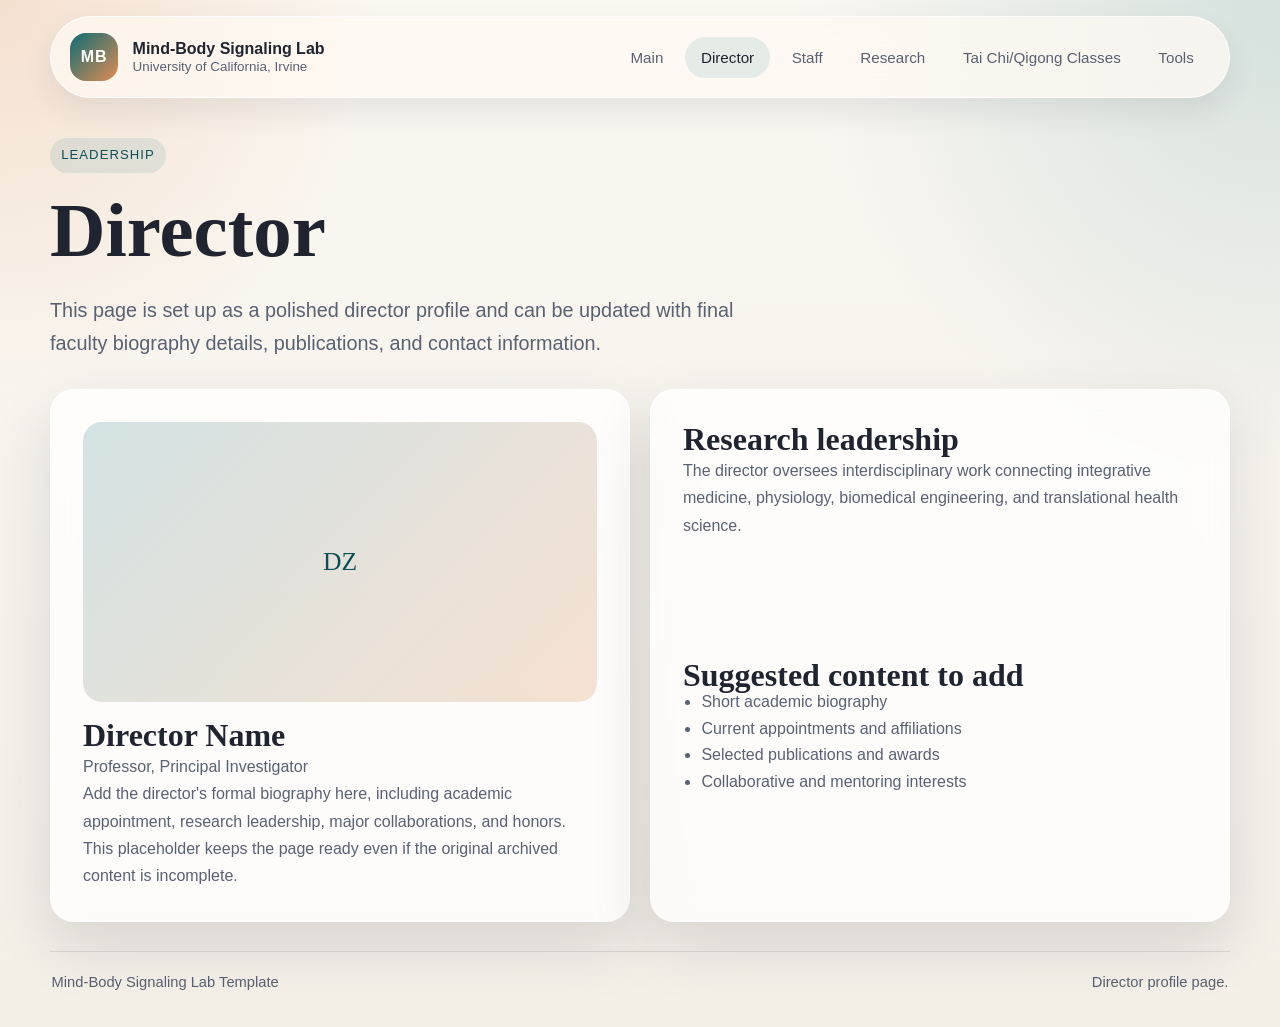
==== director.html @ 9f205d83 "first run" ====
<!DOCTYPE html>
<html lang="en">
<head>
  <meta charset="UTF-8">
  <meta name="viewport" content="width=device-width, initial-scale=1.0">
  <title>Mind-Body Signaling Lab | Director</title>
  <meta name="description" content="Director profile for the Mind-Body Signaling Lab.">
  <link rel="stylesheet" href="styles.css">
  <script defer src="script.js"></script>
</head>
<body>
  <div class="site-shell">
    <header class="site-header">
      <a class="brand" href="index.html">
        <span class="brand-mark">MB</span>
        <span class="brand-copy">
          <strong>Mind-Body Signaling Lab</strong>
          <span>University of California, Irvine</span>
        </span>
      </a>
      <button class="nav-toggle" type="button" aria-expanded="false" aria-controls="site-nav">
        <span></span>
        <span></span>
        <span></span>
        <span class="sr-only">Toggle navigation</span>
      </button>
      <nav class="site-nav" id="site-nav" aria-label="Primary">
        <a href="index.html">Main</a>
        <a class="is-active" href="director.html">Director</a>
        <a href="staff.html">Staff</a>
        <a href="research.html">Research</a>
        <a href="tai-chi-qigong-classes.html">Tai Chi/Qigong Classes</a>
        <a href="tools.html">Tools</a>
      </nav>
    </header>

    <main class="page-main">
      <section class="page-hero">
        <p class="eyebrow">Leadership</p>
        <h1>Director</h1>
        <p class="lead">This page is set up as a polished director profile and can be updated with final faculty biography details, publications, and contact information.</p>
      </section>

      <section class="profile-layout">
        <div class="profile-card">
          <div class="portrait-placeholder" aria-hidden="true">DZ</div>
          <h2>Director Name</h2>
          <p class="muted">Professor, Principal Investigator</p>
          <p>
            Add the director's formal biography here, including academic appointment, research leadership, major collaborations, and honors. This placeholder keeps the page ready even if the original archived content is incomplete.
          </p>
        </div>

        <div class="card stack">
          <div>
            <h2>Research leadership</h2>
            <p>The director oversees interdisciplinary work connecting integrative medicine, physiology, biomedical engineering, and translational health science.</p>
          </div>
          <div>
            <h2>Suggested content to add</h2>
            <ul class="clean-list">
              <li>Short academic biography</li>
              <li>Current appointments and affiliations</li>
              <li>Selected publications and awards</li>
              <li>Collaborative and mentoring interests</li>
            </ul>
          </div>
        </div>
      </section>
    </main>

    <footer class="site-footer">
      <p>Mind-Body Signaling Lab Template</p>
      <p>Director profile page.</p>
    </footer>
  </div>
</body>
</html>
---- styles.css ----
:root {
  --bg: #f4efe7;
  --surface: rgba(255, 255, 255, 0.76);
  --surface-strong: #fffdf9;
  --text: #1f2430;
  --muted: #596173;
  --line: rgba(31, 36, 48, 0.12);
  --primary: #0f6c73;
  --primary-deep: #0b4f57;
  --accent: #df8c54;
  --shadow: 0 24px 60px rgba(39, 45, 59, 0.14);
  --radius: 24px;
  --radius-sm: 16px;
  --max: 1180px;
  --sans: "Aptos", "Segoe UI", "Helvetica Neue", sans-serif;
  --serif: "Iowan Old Style", "Palatino Linotype", "Book Antiqua", Georgia, serif;
}

*,
*::before,
*::after {
  box-sizing: border-box;
}

html {
  scroll-behavior: smooth;
}

body {
  margin: 0;
  font-family: var(--sans);
  color: var(--text);
  background:
    radial-gradient(circle at top left, rgba(223, 140, 84, 0.22), transparent 24rem),
    radial-gradient(circle at top right, rgba(15, 108, 115, 0.16), transparent 30rem),
    linear-gradient(180deg, #fbf8f2 0%, var(--bg) 100%);
}

a {
  color: inherit;
  text-decoration: none;
}

p {
  margin: 0;
  color: var(--muted);
  line-height: 1.7;
}

h1,
h2,
strong {
  color: var(--text);
}

h1,
h2 {
  margin: 0;
  font-family: var(--serif);
  line-height: 1.1;
}

h1 {
  font-size: clamp(2.8rem, 6vw, 5.3rem);
}

h2 {
  font-size: clamp(1.45rem, 3vw, 2rem);
}

.site-shell {
  width: min(calc(100% - 2rem), var(--max));
  margin: 0 auto;
  padding: 1rem 0 2rem;
}

.site-header {
  position: sticky;
  top: 1rem;
  z-index: 10;
  display: flex;
  align-items: center;
  justify-content: space-between;
  gap: 1rem;
  padding: 1rem 1.2rem;
  margin-bottom: 2rem;
  background: rgba(255, 250, 243, 0.72);
  border: 1px solid rgba(255, 255, 255, 0.75);
  border-radius: 999px;
  backdrop-filter: blur(18px);
  box-shadow: 0 14px 30px rgba(43, 49, 66, 0.09);
}

.brand {
  display: inline-flex;
  align-items: center;
  gap: 0.9rem;
  min-width: 0;
}

.brand-mark {
  display: grid;
  place-items: center;
  width: 3rem;
  height: 3rem;
  border-radius: 1rem;
  background: linear-gradient(135deg, var(--primary), var(--accent));
  color: #fff;
  font-weight: 700;
  letter-spacing: 0.06em;
}

.brand-copy {
  display: grid;
  gap: 0.1rem;
}

.brand-copy strong {
  font-size: 1rem;
}

.brand-copy span {
  font-size: 0.84rem;
  color: var(--muted);
}

.site-nav {
  display: flex;
  align-items: center;
  gap: 0.35rem;
  flex-wrap: wrap;
  justify-content: flex-end;
}

.site-nav a {
  padding: 0.75rem 1rem;
  border-radius: 999px;
  font-size: 0.95rem;
  color: var(--muted);
  transition: 180ms ease;
}

.site-nav a:hover,
.site-nav a:focus-visible,
.site-nav a.is-active {
  color: var(--text);
  background: rgba(15, 108, 115, 0.1);
}

.nav-toggle {
  display: none;
  width: 3rem;
  height: 3rem;
  border: 0;
  border-radius: 999px;
  background: rgba(15, 108, 115, 0.08);
  padding: 0.8rem;
  cursor: pointer;
}

.nav-toggle span {
  display: block;
  width: 100%;
  height: 2px;
  margin: 0.26rem 0;
  background: var(--text);
}

.hero,
.page-main {
  display: grid;
  gap: 1.5rem;
}

.hero {
  grid-template-columns: minmax(0, 1.5fr) minmax(280px, 0.8fr);
  align-items: stretch;
  gap: 1.4rem;
  margin-bottom: 1.4rem;
}

.hero-copy,
.hero-panel,
.card,
.highlight-card,
.profile-card,
.person-card,
.tool-card {
  border: 1px solid rgba(255, 255, 255, 0.75);
  background: var(--surface);
  backdrop-filter: blur(16px);
  box-shadow: var(--shadow);
}

.hero-copy,
.hero-panel,
.card,
.highlight-card,
.profile-card,
.person-card,
.tool-card {
  border-radius: var(--radius);
  padding: clamp(1.4rem, 3vw, 2rem);
}

.hero-copy {
  position: relative;
  overflow: hidden;
}

.hero-copy::after {
  content: "";
  position: absolute;
  inset: auto -3rem -3rem auto;
  width: 14rem;
  aspect-ratio: 1;
  border-radius: 50%;
  background: radial-gradient(circle, rgba(223, 140, 84, 0.34), transparent 70%);
}

.eyebrow {
  display: inline-flex;
  margin-bottom: 1rem;
  padding: 0.4rem 0.7rem;
  border-radius: 999px;
  background: rgba(15, 108, 115, 0.1);
  color: var(--primary-deep);
  font-size: 0.82rem;
  text-transform: uppercase;
  letter-spacing: 0.08em;
}

.lead {
  font-size: clamp(1.08rem, 2vw, 1.24rem);
  max-width: 62ch;
  margin-top: 1.25rem;
}

.hero-actions {
  display: flex;
  flex-wrap: wrap;
  gap: 0.8rem;
  margin-top: 1.6rem;
}

.button {
  display: inline-flex;
  align-items: center;
  justify-content: center;
  min-height: 3rem;
  padding: 0.85rem 1.15rem;
  border-radius: 999px;
  font-weight: 600;
}

.button-primary {
  background: var(--primary);
  color: #fff;
}

.button-secondary {
  background: rgba(255, 255, 255, 0.78);
  border: 1px solid var(--line);
}

.stat-card {
  display: grid;
  gap: 0.85rem;
  min-height: 100%;
  padding: 1.2rem;
  border-radius: calc(var(--radius) - 0.3rem);
  background: linear-gradient(180deg, rgba(11, 79, 87, 0.98), rgba(15, 108, 115, 0.84));
  color: rgba(255, 255, 255, 0.95);
}

.stat-card strong,
.stat-label {
  color: inherit;
}

.stat-label {
  font-size: 0.84rem;
  letter-spacing: 0.08em;
  text-transform: uppercase;
  opacity: 0.82;
}

.content-grid,
.highlight-band,
.research-grid,
.tool-grid,
.team-grid,
.profile-layout {
  display: grid;
  gap: 1.25rem;
}

.content-grid,
.profile-layout {
  grid-template-columns: repeat(2, minmax(0, 1fr));
}

.highlight-band {
  grid-template-columns: repeat(3, minmax(0, 1fr));
}

.research-grid,
.team-grid {
  grid-template-columns: repeat(2, minmax(0, 1fr));
}

.tool-grid {
  grid-template-columns: repeat(2, minmax(0, 1fr));
}

.stack {
  display: grid;
  gap: 1.3rem;
}

.page-hero {
  padding: 0.5rem 0 0.25rem;
}

.portrait-placeholder,
.avatar {
  display: grid;
  place-items: center;
  border-radius: 1.2rem;
  background: linear-gradient(135deg, rgba(15, 108, 115, 0.18), rgba(223, 140, 84, 0.24));
  color: var(--primary-deep);
  font-family: var(--serif);
  font-size: 1.6rem;
}

.portrait-placeholder {
  width: 100%;
  min-height: 280px;
  margin-bottom: 1rem;
}

.avatar {
  width: 4rem;
  height: 4rem;
  margin-bottom: 1rem;
}

.person-card,
.tool-card {
  transition: transform 180ms ease, box-shadow 180ms ease;
}

.person-card:hover,
.tool-card:hover,
.person-card:focus-within,
.tool-card:focus-visible {
  transform: translateY(-4px);
  box-shadow: 0 28px 60px rgba(39, 45, 59, 0.18);
}

.tool-card {
  display: grid;
  gap: 0.8rem;
}

.tool-kicker,
.tool-link,
.muted {
  color: var(--muted);
}

.tool-kicker {
  font-size: 0.84rem;
  letter-spacing: 0.08em;
  text-transform: uppercase;
}

.tool-link {
  font-weight: 600;
  color: var(--primary-deep);
}

.clean-list {
  margin: 0;
  padding-left: 1.15rem;
  color: var(--muted);
}

.clean-list li + li {
  margin-top: 0.55rem;
}

.site-footer {
  display: flex;
  flex-wrap: wrap;
  justify-content: space-between;
  gap: 0.6rem 1rem;
  margin-top: 1.8rem;
  padding: 1.1rem 0.1rem 0;
  border-top: 1px solid var(--line);
}

.site-footer p {
  font-size: 0.92rem;
}

.sr-only {
  position: absolute;
  width: 1px;
  height: 1px;
  padding: 0;
  margin: -1px;
  overflow: hidden;
  clip: rect(0, 0, 0, 0);
  white-space: nowrap;
  border: 0;
}

@media (max-width: 920px) {
  .site-header {
    display: grid;
    grid-template-columns: 1fr auto;
    align-items: center;
    border-radius: 2rem;
    padding: 1rem;
  }

  .nav-toggle {
    display: inline-block;
  }

  .site-nav {
    display: none;
    grid-column: 1 / -1;
    width: 100%;
    padding-top: 0.8rem;
  }

  .site-nav.is-open {
    display: grid;
    gap: 0.35rem;
  }

  .site-nav a {
    width: 100%;
    text-align: center;
  }

  .hero,
  .content-grid,
  .highlight-band,
  .research-grid,
  .tool-grid,
  .team-grid,
  .profile-layout {
    grid-template-columns: 1fr;
  }
}

@media (max-width: 640px) {
  .site-shell {
    width: min(calc(100% - 1rem), var(--max));
    padding-top: 0.5rem;
  }

  .site-header {
    position: static;
    margin-bottom: 1.2rem;
  }

  .brand-copy strong {
    font-size: 0.95rem;
  }

  .brand-copy span {
    font-size: 0.78rem;
  }

  .hero-copy,
  .hero-panel,
  .card,
  .highlight-card,
  .profile-card,
  .person-card,
  .tool-card {
    padding: 1.2rem;
    border-radius: 1.25rem;
  }
}
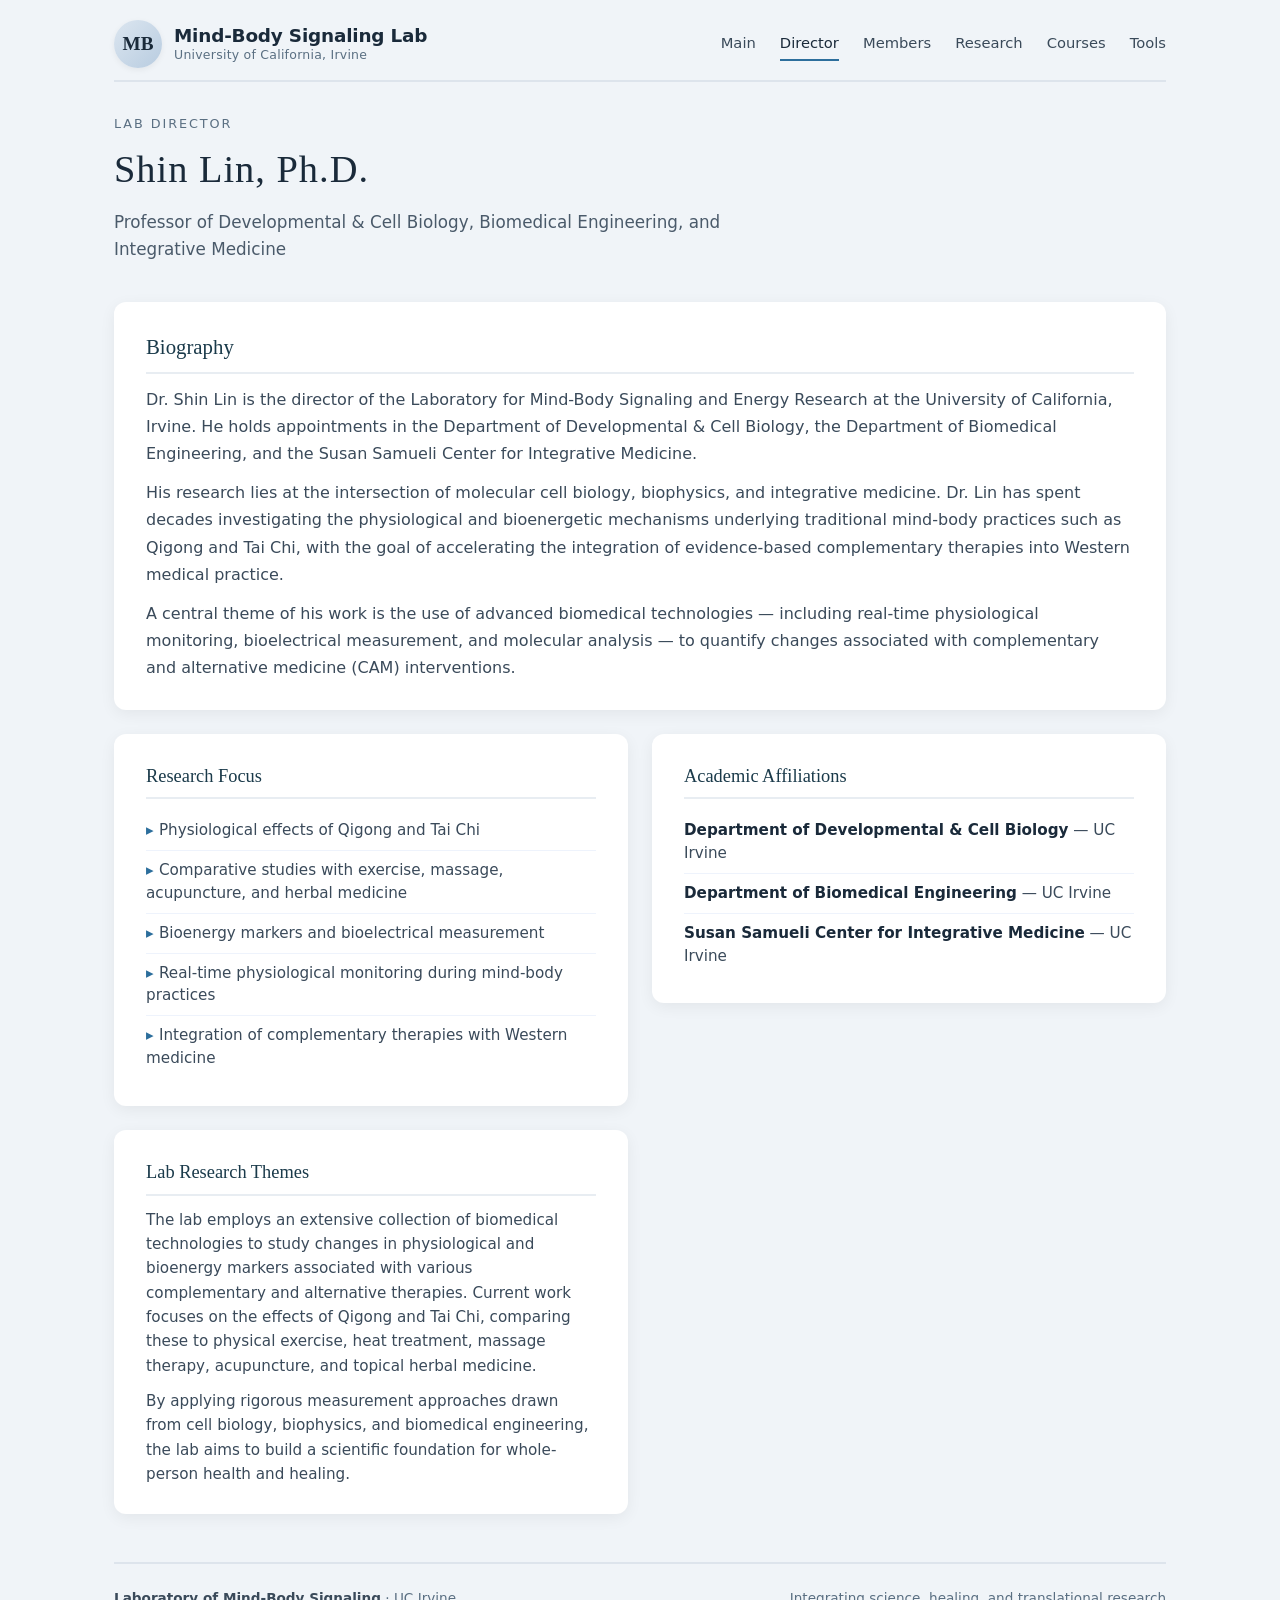
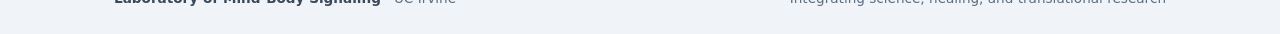
==== commit b4ae97f0: "made lots of changes" ====
--- a/director.html
+++ b/director.html
@@ -1,78 +1,94 @@
 <!DOCTYPE html>
 <html lang="en">
 <head>
-  <meta charset="UTF-8">
-  <meta name="viewport" content="width=device-width, initial-scale=1.0">
-  <title>Mind-Body Signaling Lab | Director</title>
-  <meta name="description" content="Director profile for the Mind-Body Signaling Lab.">
-  <link rel="stylesheet" href="styles.css">
+  <meta charset="UTF-8" />
+  <meta name="viewport" content="width=device-width, initial-scale=1.0" />
+  <title>Director — Laboratory of Mind-Body Signaling</title>
+  <link rel="stylesheet" href="base.css">
+  <link rel="stylesheet" href="director.css">
   <script defer src="script.js"></script>
 </head>
 <body>
-  <div class="site-shell">
-    <header class="site-header">
-      <a class="brand" href="index.html">
-        <span class="brand-mark">MB</span>
-        <span class="brand-copy">
-          <strong>Mind-Body Signaling Lab</strong>
-          <span>University of California, Irvine</span>
-        </span>
-      </a>
-      <button class="nav-toggle" type="button" aria-expanded="false" aria-controls="site-nav">
-        <span></span>
-        <span></span>
-        <span></span>
-        <span class="sr-only">Toggle navigation</span>
-      </button>
-      <nav class="site-nav" id="site-nav" aria-label="Primary">
-        <a href="index.html">Main</a>
-        <a class="is-active" href="director.html">Director</a>
-        <a href="staff.html">Staff</a>
-        <a href="research.html">Research</a>
-        <a href="tai-chi-qigong-classes.html">Tai Chi/Qigong Classes</a>
-        <a href="tools.html">Tools</a>
-      </nav>
-    </header>
+<div class="site-shell">
+  <header class="site-header">
+    <a class="brand" href="index.html">
+      <span class="brand-mark">MB</span>
+      <span class="brand-copy">
+        <strong>Mind-Body Signaling Lab</strong>
+        <span>University of California, Irvine</span>
+      </span>
+    </a>
+    <button class="nav-toggle" type="button" aria-expanded="false" aria-controls="site-nav">
+      <span></span><span></span><span></span>
+      <span class="sr-only">Toggle navigation</span>
+    </button>
+    <nav class="site-nav" id="site-nav" aria-label="Primary">
+      <a href="index.html">Main</a>
+      <a class="is-active" href="director.html">Director</a>
+      <a href="staff.html">Members</a>
+      <a href="research.html">Research</a>
+      <a href="courses.html">Courses</a>
+      <a href="tools.html">Tools</a>
+    </nav>
+  </header>
 
-    <main class="page-main">
-      <section class="page-hero">
-        <p class="eyebrow">Leadership</p>
-        <h1>Director</h1>
-        <p class="lead">This page is set up as a polished director profile and can be updated with final faculty biography details, publications, and contact information.</p>
-      </section>
+  <main>
+    <section class="page-hero">
+      <p class="eyebrow">Lab Director</p>
+      <h1>Shin Lin, Ph.D.</h1>
+      <p class="lead">Professor of Developmental &amp; Cell Biology, Biomedical Engineering, and Integrative Medicine</p>
+    </section>
 
-      <section class="profile-layout">
-        <div class="profile-card">
-          <div class="portrait-placeholder" aria-hidden="true">DZ</div>
-          <h2>Director Name</h2>
-          <p class="muted">Professor, Principal Investigator</p>
-          <p>
-            Add the director's formal biography here, including academic appointment, research leadership, major collaborations, and honors. This placeholder keeps the page ready even if the original archived content is incomplete.
-          </p>
-        </div>
+    <section class="director-content">
+      <div class="director-main card">
+        <h2>Biography</h2>
+        <p>
+          Dr. Shin Lin is the director of the Laboratory for Mind-Body Signaling and Energy Research at the University of California, Irvine. He holds appointments in the Department of Developmental &amp; Cell Biology, the Department of Biomedical Engineering, and the Susan Samueli Center for Integrative Medicine.
+        </p>
+        <p>
+          His research lies at the intersection of molecular cell biology, biophysics, and integrative medicine. Dr. Lin has spent decades investigating the physiological and bioenergetic mechanisms underlying traditional mind-body practices such as Qigong and Tai Chi, with the goal of accelerating the integration of evidence-based complementary therapies into Western medical practice.
+        </p>
+        <p>
+          A central theme of his work is the use of advanced biomedical technologies — including real-time physiological monitoring, bioelectrical measurement, and molecular analysis — to quantify changes associated with complementary and alternative medicine (CAM) interventions.
+        </p>
+      </div>
 
-        <div class="card stack">
-          <div>
-            <h2>Research leadership</h2>
-            <p>The director oversees interdisciplinary work connecting integrative medicine, physiology, biomedical engineering, and translational health science.</p>
-          </div>
-          <div>
-            <h2>Suggested content to add</h2>
-            <ul class="clean-list">
-              <li>Short academic biography</li>
-              <li>Current appointments and affiliations</li>
-              <li>Selected publications and awards</li>
-              <li>Collaborative and mentoring interests</li>
-            </ul>
-          </div>
-        </div>
-      </section>
-    </main>
+      <div class="director-sidebar card">
+        <h2>Research Focus</h2>
+        <ul class="focus-list">
+          <li>Physiological effects of Qigong and Tai Chi</li>
+          <li>Comparative studies with exercise, massage, acupuncture, and herbal medicine</li>
+          <li>Bioenergy markers and bioelectrical measurement</li>
+          <li>Real-time physiological monitoring during mind-body practices</li>
+          <li>Integration of complementary therapies with Western medicine</li>
+        </ul>
+      </div>
 
-    <footer class="site-footer">
-      <p>Mind-Body Signaling Lab Template</p>
-      <p>Director profile page.</p>
-    </footer>
-  </div>
+      <div class="director-bio card">
+        <h2>Academic Affiliations</h2>
+        <ul class="affiliation-list">
+          <li><strong>Department of Developmental &amp; Cell Biology</strong> — UC Irvine</li>
+          <li><strong>Department of Biomedical Engineering</strong> — UC Irvine</li>
+          <li><strong>Susan Samueli Center for Integrative Medicine</strong> — UC Irvine</li>
+        </ul>
+      </div>
+
+      <div class="director-research card">
+        <h2>Lab Research Themes</h2>
+        <p>
+          The lab employs an extensive collection of biomedical technologies to study changes in physiological and bioenergy markers associated with various complementary and alternative therapies. Current work focuses on the effects of Qigong and Tai Chi, comparing these to physical exercise, heat treatment, massage therapy, acupuncture, and topical herbal medicine.
+        </p>
+        <p>
+          By applying rigorous measurement approaches drawn from cell biology, biophysics, and biomedical engineering, the lab aims to build a scientific foundation for whole-person health and healing.
+        </p>
+      </div>
+    </section>
+  </main>
+
+  <footer class="site-footer">
+    <span><strong>Laboratory of Mind-Body Signaling</strong> &middot; UC Irvine</span>
+    <span>Integrating science, healing, and translational research</span>
+  </footer>
+</div>
 </body>
 </html>
--- a/base.css
+++ b/base.css
@@ -0,0 +1,289 @@
+/* ─── base.css: shared reset, navigation, footer, common utilities ─── */
+
+/* Reset & base */
+*, *::before, *::after {
+  margin: 0;
+  padding: 0;
+  box-sizing: border-box;
+}
+
+body {
+  font-family: 'Segoe UI', system-ui, -apple-system, BlinkMacSystemFont, Roboto, sans-serif;
+  background: #f0f4f8;
+  color: #2c3e50;
+  line-height: 1.6;
+  min-height: 100vh;
+  display: flex;
+  flex-direction: column;
+}
+
+/* ─── Site shell (page wrapper) ─── */
+.site-shell {
+  max-width: 1100px;
+  width: 100%;
+  margin: 0 auto;
+  padding: 0 1.5rem;
+  flex: 1;
+  display: flex;
+  flex-direction: column;
+}
+
+/* ─── Header & Brand ─── */
+.site-header {
+  display: flex;
+  align-items: center;
+  justify-content: space-between;
+  flex-wrap: wrap;
+  padding: 1.25rem 0 0.75rem;
+  border-bottom: 2px solid #dde4ec;
+  margin-bottom: 2rem;
+}
+
+.brand {
+  display: flex;
+  align-items: center;
+  gap: 0.75rem;
+  text-decoration: none;
+  color: #1a2a3a;
+}
+
+.brand-mark {
+  display: inline-flex;
+  align-items: center;
+  justify-content: center;
+  width: 48px;
+  height: 48px;
+  background: linear-gradient(135deg, #dce6f0, #b8cce0);
+  border-radius: 50%;
+  font-weight: 700;
+  font-size: 1.2rem;
+  color: #1a2a3a;
+  box-shadow: 0 2px 6px rgba(0,0,0,0.06);
+  font-family: 'Georgia', serif;
+}
+
+.brand-copy {
+  display: flex;
+  flex-direction: column;
+  line-height: 1.2;
+}
+.brand-copy strong {
+  font-weight: 700;
+  font-size: 1.15rem;
+  letter-spacing: -0.01em;
+}
+.brand-copy span {
+  font-size: 0.78rem;
+  font-weight: 400;
+  color: #5a6f82;
+  letter-spacing: 0.02em;
+}
+
+/* ─── Navigation ─── */
+.nav-toggle {
+  display: none;
+  background: none;
+  border: 1px solid #cbd6e2;
+  border-radius: 30px;
+  padding: 0.4rem 0.7rem;
+  cursor: pointer;
+}
+.nav-toggle span {
+  display: block;
+  width: 20px;
+  height: 2px;
+  margin: 4px 0;
+  background: #2c3e50;
+  border-radius: 4px;
+}
+.sr-only {
+  position: absolute;
+  width: 1px;
+  height: 1px;
+  padding: 0;
+  margin: -1px;
+  overflow: hidden;
+  clip: rect(0,0,0,0);
+  border: 0;
+}
+
+.site-nav {
+  display: flex;
+  gap: 1.5rem;
+  flex-wrap: wrap;
+  font-weight: 500;
+  font-size: 0.92rem;
+}
+.site-nav a {
+  text-decoration: none;
+  color: #3a4a5a;
+  padding: 0.25rem 0;
+  border-bottom: 2px solid transparent;
+  transition: all 0.2s ease;
+}
+.site-nav a.is-active,
+.site-nav a:hover {
+  border-bottom-color: #2c6e9c;
+  color: #1a2a3a;
+}
+
+/* ─── Page Hero ─── */
+.page-hero {
+  margin-bottom: 2.5rem;
+}
+.page-hero h1 {
+  font-family: 'Georgia', serif;
+  font-size: 2.4rem;
+  font-weight: 300;
+  letter-spacing: 1px;
+  color: #1a2a3a;
+  margin-bottom: 0.5rem;
+}
+.page-hero .eyebrow {
+  font-size: 0.8rem;
+  text-transform: uppercase;
+  letter-spacing: 0.15em;
+  color: #5a6f82;
+  margin-bottom: 0.3rem;
+}
+.page-hero .lead {
+  font-size: 1.05rem;
+  color: #4a5a6a;
+  max-width: 650px;
+}
+
+/* ─── Cards ─── */
+.card {
+  background: #ffffff;
+  border-radius: 12px;
+  padding: 1.75rem 2rem;
+  box-shadow: 0 4px 16px rgba(0, 0, 0, 0.06);
+  transition: box-shadow 0.3s ease;
+}
+.card:hover {
+  box-shadow: 0 8px 24px rgba(44, 110, 156, 0.12);
+}
+.card h2 {
+  font-family: 'Georgia', serif;
+  font-size: 1.3rem;
+  font-weight: 500;
+  color: #1a3a4a;
+  margin-bottom: 0.75rem;
+  padding-bottom: 0.5rem;
+  border-bottom: 2px solid #e8edf2;
+}
+.card h3 {
+  font-family: 'Georgia', serif;
+  font-size: 1.1rem;
+  font-weight: 500;
+  color: #1a3a4a;
+  margin-bottom: 0.5rem;
+}
+.card p {
+  font-size: 1rem;
+  color: #3a4a5a;
+  margin-bottom: 0.75rem;
+}
+.card p:last-child {
+  margin-bottom: 0;
+}
+
+/* ─── Buttons ─── */
+.button {
+  display: inline-block;
+  padding: 0.6rem 1.8rem;
+  border-radius: 30px;
+  font-size: 0.92rem;
+  font-weight: 500;
+  text-decoration: none;
+  transition: all 0.25s ease;
+  cursor: pointer;
+  border: 1px solid transparent;
+}
+.button-primary {
+  background: #2c6e9c;
+  color: #ffffff;
+}
+.button-primary:hover {
+  background: #1a5a82;
+  box-shadow: 0 4px 12px rgba(44, 110, 156, 0.25);
+}
+.button-secondary {
+  background: transparent;
+  color: #2c6e9c;
+  border-color: #2c6e9c;
+}
+.button-secondary:hover {
+  background: #e8f0f8;
+}
+
+/* ─── Footer ─── */
+.site-footer {
+  margin-top: 3rem;
+  padding: 1.5rem 0;
+  border-top: 2px solid #dde4ec;
+  display: flex;
+  justify-content: space-between;
+  flex-wrap: wrap;
+  gap: 0.5rem;
+  font-size: 0.85rem;
+  color: #5a6f82;
+}
+.site-footer strong {
+  color: #3a4a5a;
+  font-weight: 600;
+}
+
+/* ─── Responsive ─── */
+@media (max-width: 720px) {
+  .site-shell {
+    padding: 0 1rem;
+  }
+  .site-header {
+    padding: 1rem 0 0.5rem;
+  }
+  .site-nav {
+    display: none;
+    flex-direction: column;
+    width: 100%;
+    gap: 0.4rem;
+    padding-top: 0.75rem;
+  }
+  .site-nav.open {
+    display: flex;
+  }
+  .nav-toggle {
+    display: block;
+  }
+  .page-hero h1 {
+    font-size: 1.8rem;
+  }
+  .card {
+    padding: 1.25rem 1.25rem;
+  }
+  .site-footer {
+    flex-direction: column;
+    text-align: center;
+  }
+}
+
+@media (max-width: 480px) {
+  .brand-copy strong {
+    font-size: 1rem;
+  }
+  .brand-mark {
+    width: 40px;
+    height: 40px;
+    font-size: 1rem;
+  }
+  .page-hero h1 {
+    font-size: 1.5rem;
+  }
+  .site-nav a {
+    font-size: 0.88rem;
+  }
+  .button {
+    padding: 0.5rem 1.4rem;
+    font-size: 0.85rem;
+  }
+}
--- a/director.css
+++ b/director.css
@@ -0,0 +1,106 @@
+/* ─── director.css: Director page specific styles ─── */
+
+.director-content {
+  display: grid;
+  grid-template-columns: 1fr 1fr;
+  gap: 1.5rem;
+  align-items: start;
+}
+
+.director-main {
+  grid-column: 1 / -1;
+}
+
+.director-main h2 {
+  font-family: 'Georgia', serif;
+  font-size: 1.3rem;
+  font-weight: 500;
+  color: #1a3a4a;
+  margin-bottom: 0.75rem;
+  padding-bottom: 0.5rem;
+  border-bottom: 2px solid #e8edf2;
+}
+
+.director-main p {
+  font-size: 1rem;
+  color: #3a4a5a;
+  margin-bottom: 0.75rem;
+  line-height: 1.7;
+}
+
+.director-main p:last-child {
+  margin-bottom: 0;
+}
+
+.director-sidebar h2,
+.director-bio h2,
+.director-research h2 {
+  font-family: 'Georgia', serif;
+  font-size: 1.15rem;
+  font-weight: 500;
+  color: #1a3a4a;
+  margin-bottom: 0.75rem;
+  padding-bottom: 0.4rem;
+  border-bottom: 2px solid #e8edf2;
+}
+
+.focus-list,
+.affiliation-list {
+  list-style: none;
+  padding: 0;
+  margin: 0;
+}
+
+.focus-list li,
+.affiliation-list li {
+  padding: 0.5rem 0;
+  border-bottom: 1px solid #eef3fc;
+  font-size: 0.95rem;
+  color: #3a4a5a;
+  line-height: 1.5;
+}
+
+.focus-list li:last-child,
+.affiliation-list li:last-child {
+  border-bottom: none;
+}
+
+.focus-list li::before {
+  content: "▸ ";
+  color: #2c6e9c;
+  font-weight: 600;
+}
+
+.affiliation-list li strong {
+  color: #1a2a3a;
+}
+
+.director-research p {
+  font-size: 0.95rem;
+  color: #3a4a5a;
+  margin-bottom: 0.7rem;
+  line-height: 1.6;
+}
+
+.director-research p:last-child {
+  margin-bottom: 0;
+}
+
+@media (max-width: 720px) {
+  .director-content {
+    grid-template-columns: 1fr;
+  }
+}
+
+@media (max-width: 480px) {
+  .director-main,
+  .director-sidebar,
+  .director-bio,
+  .director-research {
+    padding: 1.25rem;
+  }
+  .focus-list li,
+  .affiliation-list li {
+    font-size: 0.9rem;
+  }
+}
